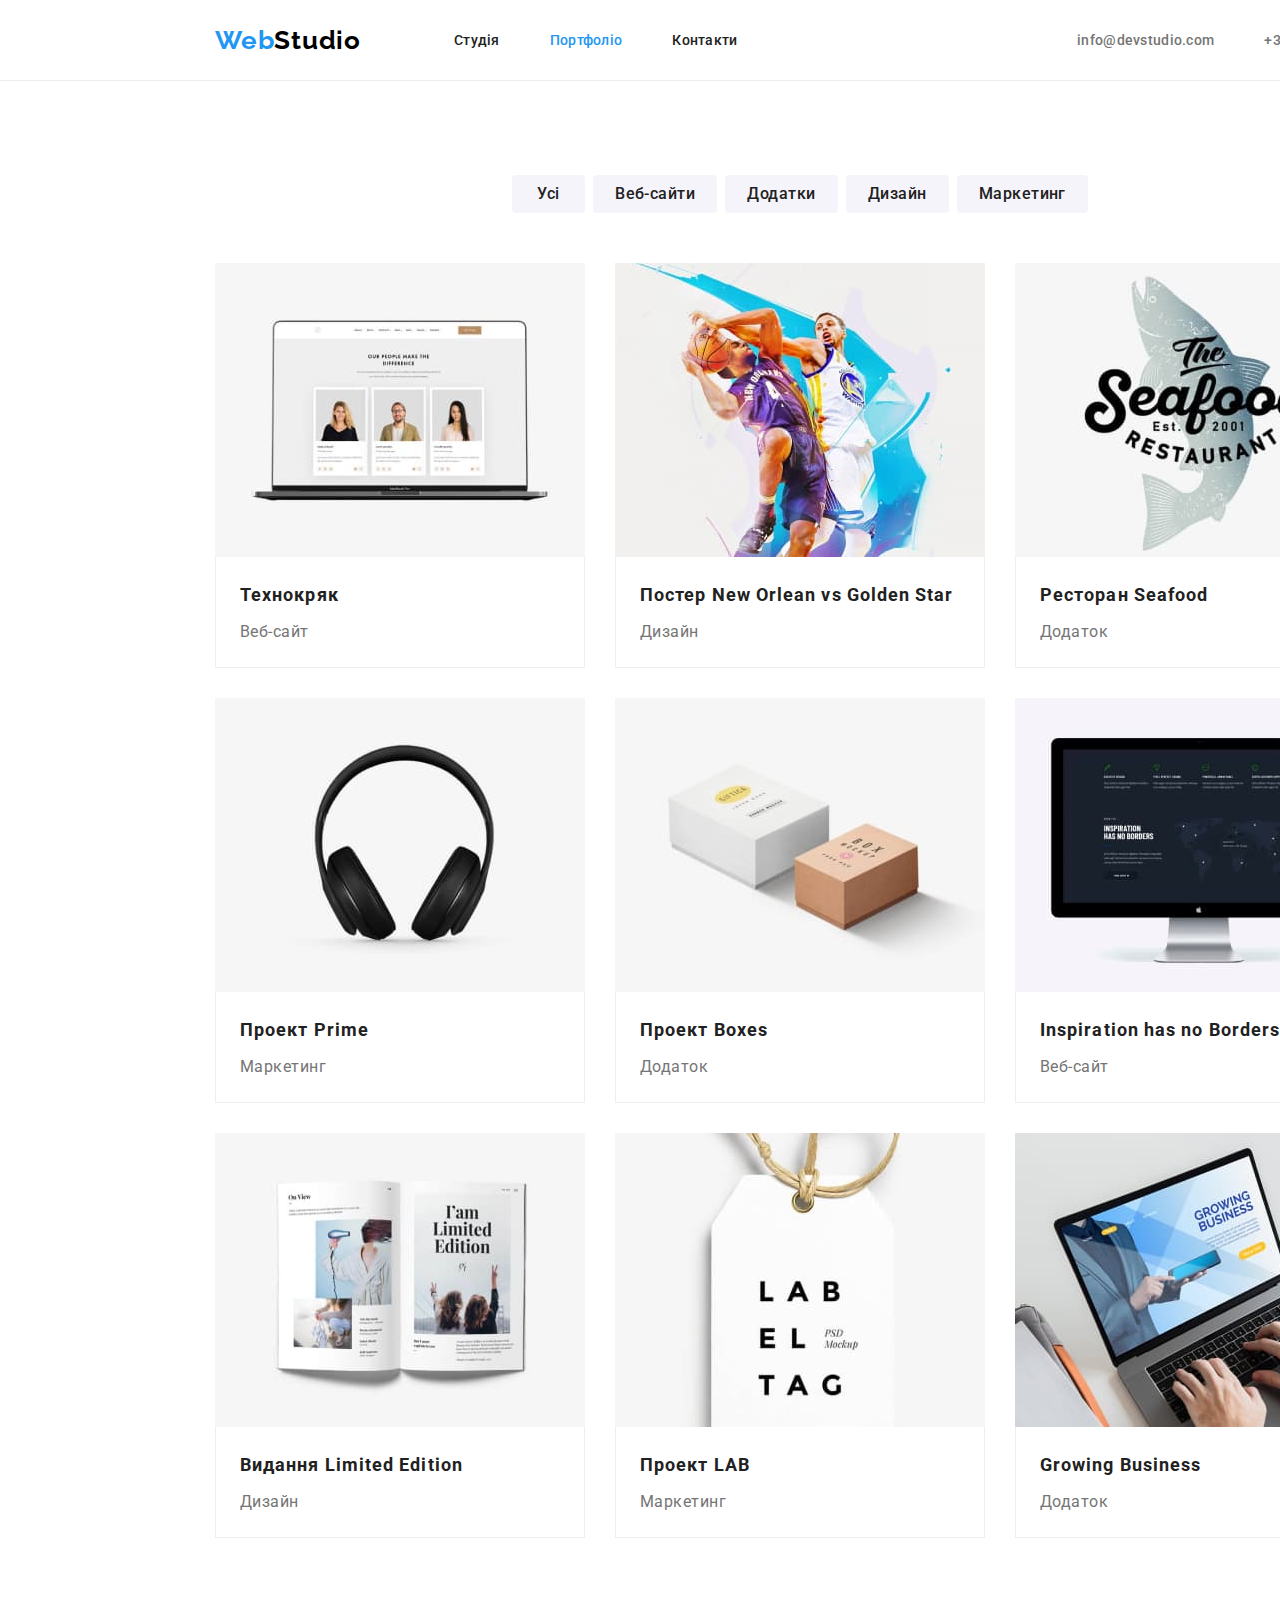
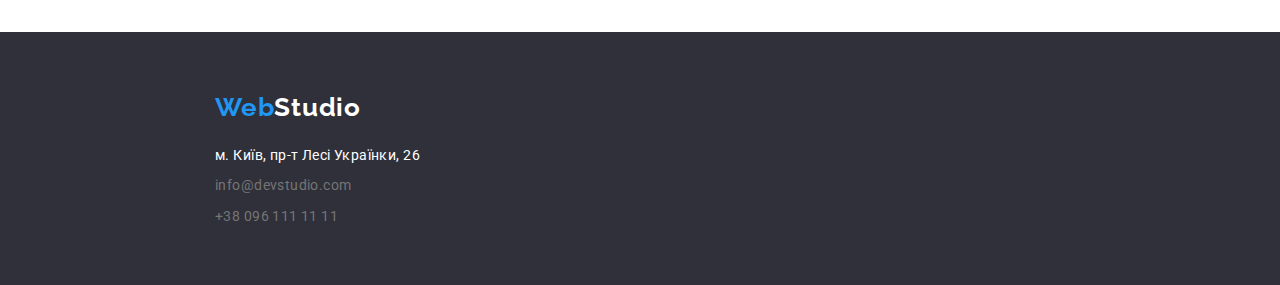
==== portfolio.html @ 1bda3635 "start of hw-04" ====
<!DOCTYPE html>
<html lang="uk">
  <head>
    <meta charset="UTF-8" />
    <meta http-equiv="X-UA-Compatible" content="IE=edge" />
    <meta name="viewport" content="width=device-width, initial-scale=1.0" />
    <title>Web Studio Portfolio</title>
    <link rel="preconnect" href="https://fonts.googleapis.com" />
    <link rel="preconnect" href="https://fonts.gstatic.com" crossorigin />
    <link
      href="https://fonts.googleapis.com/css2?family=Raleway:wght@700&family=Roboto:ital,wght@0,400;0,500;0,700;0,900;1,400;1,500;1,700;1,900&display=swap"
      rel="stylesheet"
    />
    <link
      rel="stylesheet"
      href="https://cdnjs.cloudflare.com/ajax/libs/modern-normalize/1.1.0/modern-normalize.min.css"
    />
    <link rel="stylesheet" href="./css/styles.css" />
  </head>

  <body>
    <header class="header">
      <div class="container main-nav">
        <nav class="main-nav">
          <a href="./index.html" class="logo"
            >Web<span class="logo-part">Studio</span></a
          >
          <ul class="site-nav list">
            <li><a href="./index.html" class="link link-nav">Студія</a></li>
            <li>
              <a href="./portfolio.html" class="link current link-nav"
                >Портфоліо</a
              >
            </li>
            <li><a href="./" class="link link-nav">Контакти</a></li>
          </ul>
        </nav>

        <ul class="contacts-nav main-nav list">
          <li>
            <a href="mailto:info@devstudio.com" class="link link-nav"
              >info@devstudio.com</a
            >
          </li>
          <li>
            <a href="tel:+380961111111" class="link link-nav">
              +38 096 111 11 11
            </a>
          </li>
        </ul>
      </div>
    </header>

    <main>
      <section class="section">
        <div class="container works-container">
          <h1 class="buttons-title visually-hidden">Filter menu</h1>
          <ul class="button-list list">
            <li>
              <button type="button" class="button-primary first-button">
                Усi
              </button>
            </li>
            <li>
              <button type="button" class="button-primary">Веб-сайти</button>
            </li>
            <li>
              <button type="button" class="button-primary">Додатки</button>
            </li>
            <li>
              <button type="button" class="button-primary">Дизайн</button>
            </li>
            <li>
              <button type="button" class="button-primary">Маркетинг</button>
            </li>
          </ul>

          <ul class="works-list list">
            <li>
              <img
                src="./img/img-11.jpg"
                alt="Відкритий сайт у браузері на екрані ноутбука"
                width="370"
              />
              <div class="work-card">
                <h2 class="works-title">Технокряк</h2>
                <p>Веб-сайт</p>
              </div>
            </li>
            <li>
              <img
                src="./img/img-12.jpg"
                alt="Два баскетболісти змагаються за мʼяч"
                width="370"
              />
              <div class="work-card">
                <h2 class="works-title">Постер New Orlean vs Golden Star</h2>
                <p>Дизайн</p>
              </div>
            </li>
            <li>
              <img
                src="./img/img-13.jpg"
                alt="Назва ресторану ʼЗе сифуд ресторанʼ з великою рибою на фоні"
                width="370"
              />
              <div class="work-card">
                <h2 class="works-title">Ресторан Seafood</h2>
                <p>Додаток</p>
              </div>
            </li>
            <li>
              <img src="./img/img-14.jpg" alt="Чорні навушники" width="370" />
              <div class="work-card">
                <h2 class="works-title">Проект Prime</h2>
                <p>Маркетинг</p>
              </div>
            </li>
            <li>
              <img
                src="./img/img-15.jpg"
                alt="Дві коробки- біла та коричнева"
                width="370"
              />
              <div class="work-card">
                <h2 class="works-title">Проект Boxes</h2>
                <p>Додаток</p>
              </div>
            </li>
            <li>
              <img
                src="./img/img-16.jpg"
                alt="Персональний компʼютер Епл з відкритою сторінкою у браузері"
                width="370"
              />
              <div class="work-card">
                <h2 lang="en" class="works-title">
                  Inspiration has no Borders
                </h2>
                <p>Веб-сайт</p>
              </div>
            </li>
            <li>
              <img
                src="./img/img-17.jpg"
                alt="Відкритий журнал, на першій сторінці дівчина з феном, на другій дві дівчини підняли руки вгору зі знаком перемоги ві"
                width="370"
              />
              <div class="work-card">
                <h2 class="works-title">Видання Limited Edition</h2>
                <p>Дизайн</p>
              </div>
            </li>
            <li>
              <img
                src="./img/img-18.jpg"
                alt="Бірка з надписом 'Леб ель тег'"
                width="370"
              />
              <div class="work-card">
                <h2 class="works-title">Проект LAB</h2>
                <p>Маркетинг</p>
              </div>
            </li>
            <li>
              <img
                src="./img/img-19.jpg"
                alt="Чоловічі руки печатають на клавіатурі ноутбука з відкритою сторінкою у браузері"
                width="370"
              />
              <div class="work-card">
                <h2 lang="en" class="works-title">Growing Business</h2>
                <p>Додаток</p>
              </div>
            </li>
          </ul>
        </div>
      </section>
    </main>
    <footer class="address-section">
      <div class="container">
        <a href="./index.html" class="logo logo-ftr link"
          >Web<span class="logo-part-ftr">Studio</span></a
        >

        <address class="address">
          <ul class="list address-list">
            <li>
              <a
                href="https://goo.gl/maps/CPtrU1FHBa2aNyZL9"
                target="_blank"
                rel="noopener noreferrer nofollow"
                class="address-map address-link link"
                >м. Київ, пр-т Лесі Українки, 26</a
              >
            </li>

            <li>
              <a
                href="mailto:info@devstudio.com"
                class="contacts address-link link"
                >info@devstudio.com</a
              >
            </li>
            <li>
              <a href="tel:+380961111111" class="contacts address-link link"
                >+38 096 111 11 11</a
              >
            </li>
          </ul>
        </address>
      </div>
    </footer>
  </body>
</html>
---- css/styles.css ----
/*цвет основного текста  #212121 */
/*голубой цвет #2196F3 */
/* цвет мелкого текста #757575*/
/* фон темній #2F303A */
/*цвет белого текста #FFFFFF */

/* Common styles */

html {
  box-sizing: border-box;
}

*,
*::before,
*::after {
  box-sizing: inherit;
}

:root {
  --body-bgr-color: #ffffff;
  --primary-text-color: #212121;
  --accent-color: #2196f3;
  --title-text-color: #212121;
  --text-color: #757575;
  --hero-text-color: #ffffff;
  --background-color: #2f303a;
  --second-part-logo: #000000;
  --portfolio-button-bgr: #f5f4fa;
  --hover-focus-btn: #188ce8;
  --team-bgr-color: #f5f4fa;
}

/* Utilits */

body {
  background-color: var(--body-bgr-color);
  color: var(--primary-text-color);
  font-family: "Roboto", sans-serif;
  margin: 0;
  width: 1600px;
}

img {
  display: block;
  max-width: 100%;
  height: auto;
}

.title-centered {
  text-align: center;
}

.container {
  width: 1200px;
  margin-left: auto;
  margin-right: auto;
  padding-left: 15px;
  padding-right: 15px;
}

.logo {
  color: var(--accent-color);
  font-family: "Raleway", sans-serif;
  font-weight: 700;
  font-size: 26px;
  line-height: calc(31 / 26);
  letter-spacing: 0.03em;
  text-decoration: none;
}

.logo-part {
  color: var(--second-part-logo);
}

.list {
  list-style: none;
}

.link {
  text-decoration: none;
  display: inline-block;
}

.link-nav {
  padding-top: 32px;
  padding-bottom: 32px;
  display: flex;
}

/* Header */

.header {
  border-bottom: 1px solid #ececec;
}

/* Site nav */

.main-nav {
  display: flex;
  align-items: center;
}

.site-nav {
  margin: 0;

  margin-left: 93px;
  padding: 0;
  display: flex;
}

.site-nav .link {
  color: var(--primary-text-color);
  font-weight: 500;
  font-size: 14px;
  line-height: calc(16 / 14);
  letter-spacing: 0.02em;
}

.site-nav > li,
.contacts-nav > li {
  margin-right: 50px;
}

.site-nav > li:last-child,
.contacts-nav > li:last-child {
  margin-right: 0;
}

.site-nav .link:hover,
.site-nav .link:focus {
  color: var(--accent-color);
}

.site-nav .link.current {
  color: var(--accent-color);
}

.contacts-nav {
  margin: 0;
  margin-left: auto;
  padding: 0;
  display: flex;
}

.contacts-nav .link {
  color: var(--text-color);
  font-weight: 500;
  font-size: 14px;
  line-height: calc(16 / 14);
  letter-spacing: 0.02em;
}

.contacts-nav .link:hover,
.contacts-nav .link:focus {
  color: var(--accent-color);
}

/* Hero */

.overlay-hero {
  height: 600px;
  max-width: 1600px;

  background-image: linear-gradient(
      rgba(47, 48, 58, 0.4),
      rgba(47, 48, 58, 0.4)
    ),
    url(../img/bgr.jpg);
  background-color: var(--background-color);
}

.hero {
  text-align: center;
  width: 1600px;
  height: 600px;
  padding-top: 200px;
  padding-bottom: 200px;
}

.hero-title {
  color: var(--hero-text-color);
  font-weight: 900;
  font-size: 44px;
  line-height: calc(60 / 44);
  letter-spacing: 0.06em;
  text-transform: uppercase;
  text-align: center;
  width: 696px;
  margin: 0 auto 30px auto;
  padding: 0;
}

.button {
  color: var(--hero-text-color);
  background-color: var(--accent-color);
  border-radius: 4px;
  font-family: inherit;
  font-weight: 700;
  font-size: 16px;
  line-height: calc(30 / 16);
  letter-spacing: 0.06em;
  border-style: none;
  text-align: center;
  min-width: 216px;
  padding: 0;
  padding-top: 10px;
  padding-bottom: 10px;
}

.button:hover,
.button:focus {
  cursor: pointer;
  background-color: var(--hover-focus-btn);
}

/* Section */

.section {
  padding-top: 94px;
  padding-bottom: 94px;
}

.section-work {
  padding-bottom: 94px;
}

.section-title {
  color: var(--title-text-color);
  font-size: 36px;
  line-height: calc(42 / 36);
  letter-spacing: 0.03em;
  padding: 0;
  margin: 0;
  margin-bottom: 50px;
}

.visually-hidden {
  position: absolute;
  white-space: nowrap;
  width: 1px;
  height: 1px;
  overflow: hidden;
  border: 0;
  padding: 0;
  clip: rect(0 0 0 0);
  clip-path: inset(50%);
  margin: -1px;
}

.features {
  display: flex;
  justify-content: space-between;
  padding: 0;
  margin: 0;
}

.features > li {
  width: 270px;
}

.features p {
  color: var(--text-color);
  margin: 0;
  font-size: 14px;
  line-height: calc(24 / 14);
}

.features .features-title {
  font-size: 14px;
  line-height: calc(16 / 14);
  letter-spacing: 0.03em;
  text-transform: uppercase;
}

.features-title,
.team-title {
  margin-top: 0;
  margin-bottom: 10px;
}

/* Team */

.team {
  background-color: var(--team-bgr-color);
  margin-bottom: 0;
}

.team-list {
  margin: 0;
  padding-left: 0;
  display: flex;
  flex-direction: row;
  justify-content: space-between;
}

.team-container {
  padding: 30px;
}

.team-title {
  font-weight: 500;
  font-size: 16px;
  line-height: calc(19 / 16);
  letter-spacing: 0.03em;
  text-align: center;
}

.description-bgr {
  background-color: var(--body-bgr-color);
  width: 270px;
  height: 368px;
  box-shadow: 0px 1px 3px rgba(0, 0, 0, 0.12), 0px 1px 1px rgba(0, 0, 0, 0.14),
    0px 2px 1px rgba(0, 0, 0, 0.2);
  border-radius: 0px 0px 4px 4px;
}

.job-title {
  color: var(--text-color);
  font-weight: 400;
  font-size: 16px;
  line-height: calc(19 / 16);
  letter-spacing: 0.03em;
  text-align: center;
  margin-top: 0;
  margin-bottom: 0;
}

/* footer */

.logo-ftr {
  margin-bottom: 20px;
}

.logo-part-ftr {
  color: var(--hero-text-color);
  font-family: "Raleway", sans-serif;
}

.address {
  font-style: normal;
}

.address-list {
  margin-top: 0;
  padding-left: 0;
  margin-bottom: 0;
}

.address-list li {
  margin-bottom: 9px;
}

.address-list > li:last-child {
  margin-bottom: 0;
}

.address-section {
  background-color: var(--background-color);
  padding-top: 60px;
  padding-bottom: 60px;
}

.address-map {
  color: var(--hero-text-color);
  font-size: 14px;
  line-height: calc(24 / 14);
  letter-spacing: 0.03em;
}

.address-link {
  height: 21px;
}

.contacts {
  color: var(--text-color);
  font-size: 14px;
  line-height: calc(24 / 14);
  letter-spacing: 0.03em;
}

.contacts:hover,
.contacts:focus {
  color: var(--accent-color);
}

/* styles for portfolio */
/* Button */

.buttons-title {
  color: var(--hero-text-color);
}

.button-list {
  margin: 0;
  margin-bottom: 50px;
  padding: 0;
  display: flex;
  flex-direction: row;
  justify-content: center;
}

.button-list > li {
  margin-right: 8px;
}

.button-list > li:last-child {
  margin-right: 0;
}

.button-primary {
  color: var(--primary-text-color);
  background-color: var(--portfolio-button-bgr);
  border-radius: 4px;
  font-family: inherit;
  font-weight: 500;
  font-size: 16px;
  line-height: calc(26 / 16);
  letter-spacing: 0.03em;
  text-align: center;
  min-width: 73px;
  border-style: none;
  padding-top: 6px;
  padding-bottom: 6px;
  padding-left: 22px;
  padding-right: 22px;
  height: 38px;
}

.first-button {
  padding-left: 25px;
  padding-right: 25px;
}

.button-list .button-primary:hover,
.button-list .button-primary:focus {
  color: var(--hero-text-color);
  background-color: var(--accent-color);
  cursor: pointer;
}

/* Works */

.work-list {
  margin-top: 0;
  margin-bottom: 0;
  padding-left: 0;
  display: flex;
  flex-direction: row;
  justify-content: space-between;
}

.works-list > li {
  width: 370px;
  box-sizing: border-box;
  background: #ffffff;
}

.works-list > li:nth-child(n + 7) {
  margin-bottom: 0;
}

.works-list {
  margin: 0;
  padding: 0;
  display: flex;
  flex-wrap: wrap;
  gap: 30px;
  justify-content: space-between;
}

.works-title {
  font-size: 18px;
  line-height: calc(36 / 18);
  letter-spacing: 0.06em;
  width: 322px;
  margin: 0;
  margin-bottom: 4px;
}

.works-list p {
  color: var(--text-color);
  font-size: 16px;
  line-height: calc(30 / 16);
  letter-spacing: 0.03em;
  width: 322px;
  margin: 0;
}

.work-card {
  padding: 20px 24px;
  border: 1px solid #eeeeee;
  border-top: none;
}
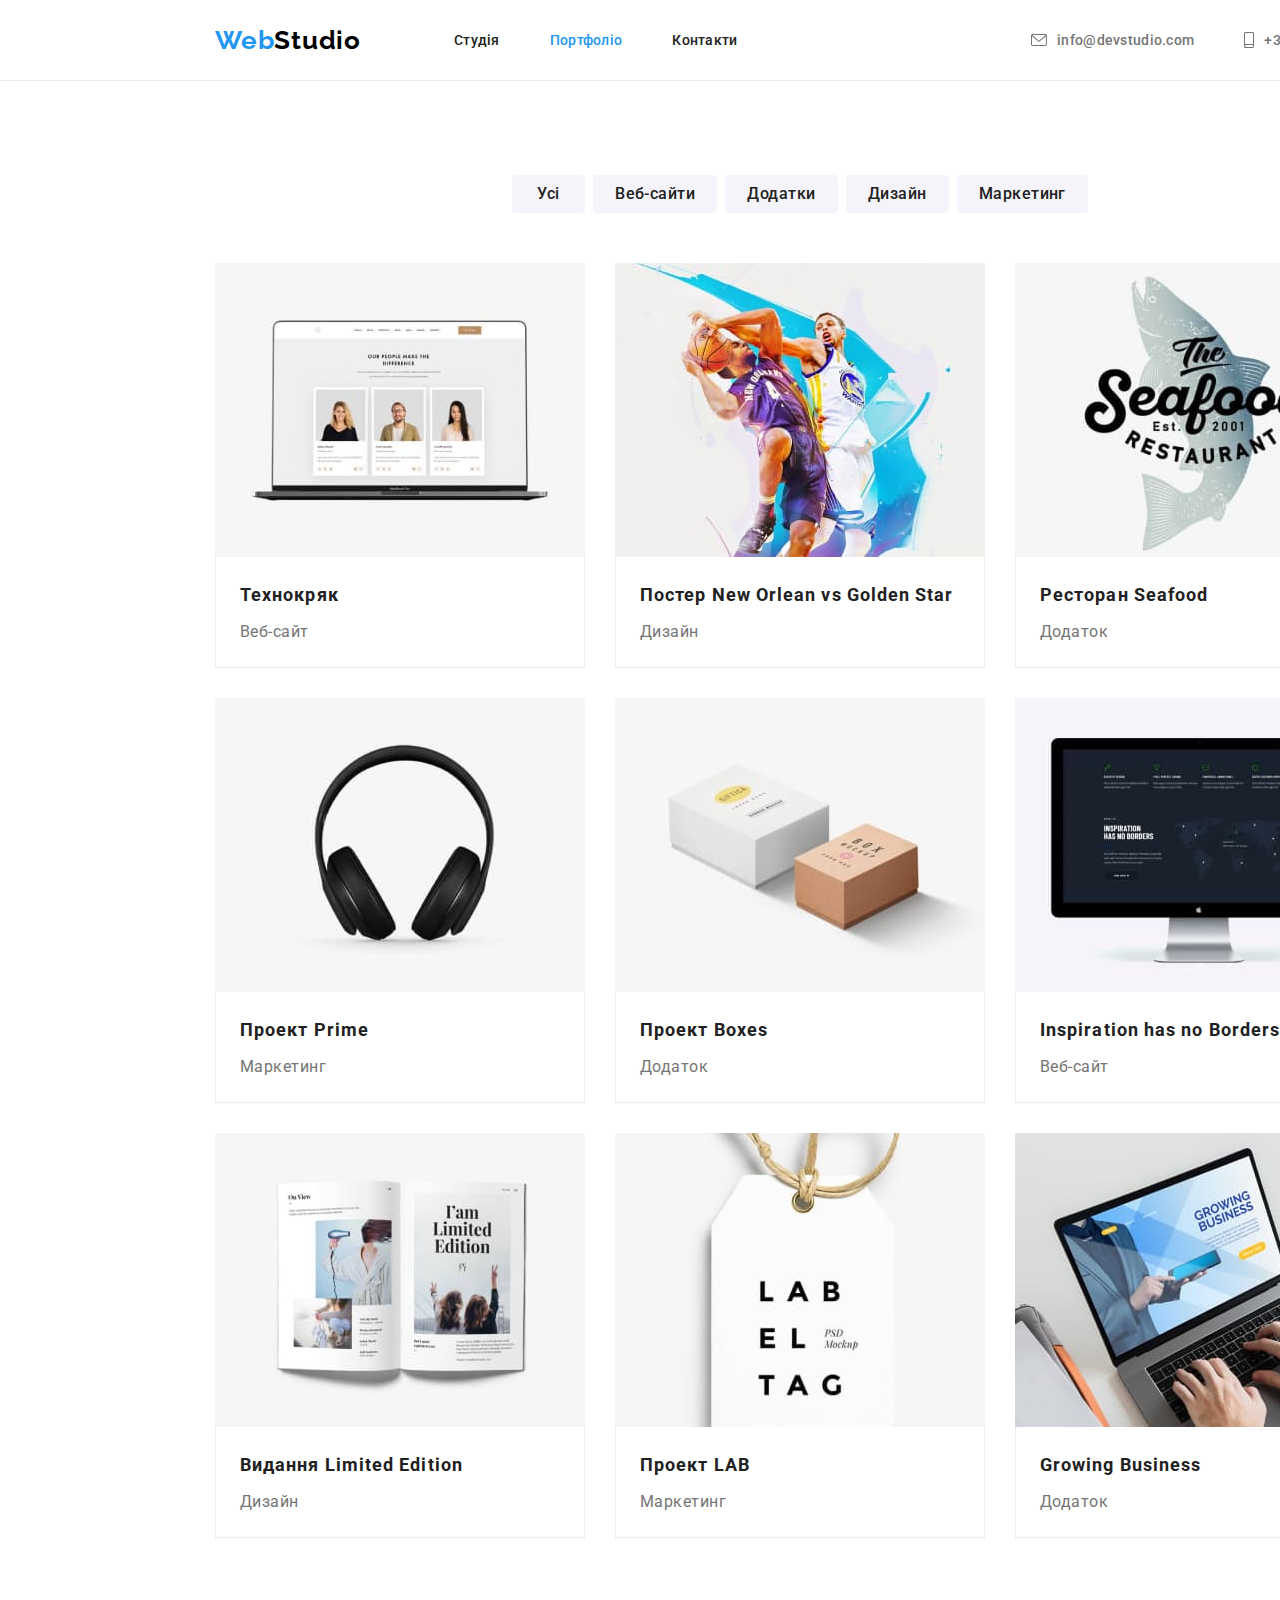
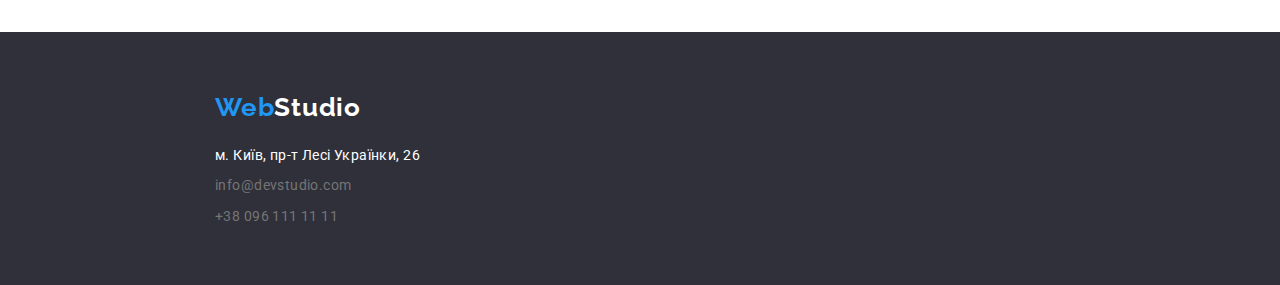
==== commit 7a505c9b: "icons added" ====
--- a/portfolio.html
+++ b/portfolio.html
@@ -39,11 +39,20 @@
         <ul class="contacts-nav main-nav list">
           <li>
             <a href="mailto:info@devstudio.com" class="link link-nav"
+              ><svg class="icon-envelope" width="16" height="12">
+                <use
+                  href="./img/icons.svg#icon-envelope"
+                  width="16"
+                  height="12"
+                ></use></svg
               >info@devstudio.com</a
             >
           </li>
           <li>
-            <a href="tel:+380961111111" class="link link-nav">
+            <a href="tel:+380961111111" class="link link-nav"
+              ><svg class="icon-smartphone" width="10" height="16">
+                <use href="./img/icons.svg#icon-smartphone"></use>
+              </svg>
               +38 096 111 11 11
             </a>
           </li>
@@ -77,101 +86,123 @@
 
           <ul class="works-list list">
             <li>
-              <img
-                src="./img/img-11.jpg"
-                alt="Відкритий сайт у браузері на екрані ноутбука"
-                width="370"
-              />
-              <div class="work-card">
-                <h2 class="works-title">Технокряк</h2>
-                <p>Веб-сайт</p>
-              </div>
-            </li>
-            <li>
-              <img
-                src="./img/img-12.jpg"
-                alt="Два баскетболісти змагаються за мʼяч"
-                width="370"
-              />
-              <div class="work-card">
-                <h2 class="works-title">Постер New Orlean vs Golden Star</h2>
-                <p>Дизайн</p>
-              </div>
-            </li>
-            <li>
-              <img
-                src="./img/img-13.jpg"
-                alt="Назва ресторану ʼЗе сифуд ресторанʼ з великою рибою на фоні"
-                width="370"
-              />
-              <div class="work-card">
-                <h2 class="works-title">Ресторан Seafood</h2>
-                <p>Додаток</p>
-              </div>
-            </li>
-            <li>
-              <img src="./img/img-14.jpg" alt="Чорні навушники" width="370" />
-              <div class="work-card">
-                <h2 class="works-title">Проект Prime</h2>
-                <p>Маркетинг</p>
-              </div>
-            </li>
-            <li>
-              <img
-                src="./img/img-15.jpg"
-                alt="Дві коробки- біла та коричнева"
-                width="370"
-              />
-              <div class="work-card">
-                <h2 class="works-title">Проект Boxes</h2>
-                <p>Додаток</p>
-              </div>
-            </li>
-            <li>
-              <img
-                src="./img/img-16.jpg"
-                alt="Персональний компʼютер Епл з відкритою сторінкою у браузері"
-                width="370"
-              />
-              <div class="work-card">
-                <h2 lang="en" class="works-title">
-                  Inspiration has no Borders
-                </h2>
-                <p>Веб-сайт</p>
-              </div>
-            </li>
-            <li>
-              <img
-                src="./img/img-17.jpg"
-                alt="Відкритий журнал, на першій сторінці дівчина з феном, на другій дві дівчини підняли руки вгору зі знаком перемоги ві"
-                width="370"
-              />
-              <div class="work-card">
-                <h2 class="works-title">Видання Limited Edition</h2>
-                <p>Дизайн</p>
-              </div>
-            </li>
-            <li>
-              <img
-                src="./img/img-18.jpg"
-                alt="Бірка з надписом 'Леб ель тег'"
-                width="370"
-              />
-              <div class="work-card">
-                <h2 class="works-title">Проект LAB</h2>
-                <p>Маркетинг</p>
-              </div>
-            </li>
-            <li>
-              <img
-                src="./img/img-19.jpg"
-                alt="Чоловічі руки печатають на клавіатурі ноутбука з відкритою сторінкою у браузері"
-                width="370"
-              />
-              <div class="work-card">
-                <h2 lang="en" class="works-title">Growing Business</h2>
-                <p>Додаток</p>
-              </div>
+              <a href="" class="work-link"
+                ><img
+                  src="./img/img-11.jpg"
+                  alt="Відкритий сайт у браузері на екрані ноутбука"
+                  width="370"
+                />
+                <div class="work-card">
+                  <h2 class="works-title">Технокряк</h2>
+                  <p>Веб-сайт</p>
+                </div></a
+              >
+            </li>
+            <li>
+              <a href="" class="work-link"
+                ><img
+                  src="./img/img-12.jpg"
+                  alt="Два баскетболісти змагаються за мʼяч"
+                  width="370"
+                />
+                <div class="work-card">
+                  <h2 class="works-title">Постер New Orlean vs Golden Star</h2>
+                  <p>Дизайн</p>
+                </div></a
+              >
+            </li>
+            <li>
+              <a href="" class="work-link"
+                ><img
+                  src="./img/img-13.jpg"
+                  alt="Назва ресторану ʼЗе сифуд ресторанʼ з великою рибою на фоні"
+                  width="370"
+                />
+                <div class="work-card">
+                  <h2 class="works-title">Ресторан Seafood</h2>
+                  <p>Додаток</p>
+                </div></a
+              >
+            </li>
+            <li>
+              <a href="" class="work-link"
+                ><img
+                  src="./img/img-14.jpg"
+                  alt="Чорні навушники"
+                  width="370"
+                />
+                <div class="work-card">
+                  <h2 class="works-title">Проект Prime</h2>
+                  <p>Маркетинг</p>
+                </div></a
+              >
+            </li>
+            <li>
+              <a href="" class="work-link"
+                ><img
+                  src="./img/img-15.jpg"
+                  alt="Дві коробки- біла та коричнева"
+                  width="370"
+                />
+                <div class="work-card">
+                  <h2 class="works-title">Проект Boxes</h2>
+                  <p>Додаток</p>
+                </div></a
+              >
+            </li>
+            <li>
+              <a href="" class="work-link"
+                ><img
+                  src="./img/img-16.jpg"
+                  alt="Персональний компʼютер Епл з відкритою сторінкою у браузері"
+                  width="370"
+                />
+                <div class="work-card">
+                  <h2 lang="en" class="works-title">
+                    Inspiration has no Borders
+                  </h2>
+                  <p>Веб-сайт</p>
+                </div></a
+              >
+            </li>
+            <li>
+              <a href="" class="work-link"
+                ><img
+                  src="./img/img-17.jpg"
+                  alt="Відкритий журнал, на першій сторінці дівчина з феном, на другій дві дівчини підняли руки вгору зі знаком перемоги ві"
+                  width="370"
+                />
+                <div class="work-card">
+                  <h2 class="works-title">Видання Limited Edition</h2>
+                  <p>Дизайн</p>
+                </div></a
+              >
+            </li>
+            <li>
+              <a href="" class="work-link"
+                ><img
+                  src="./img/img-18.jpg"
+                  alt="Бірка з надписом 'Леб ель тег'"
+                  width="370"
+                />
+                <div class="work-card">
+                  <h2 class="works-title">Проект LAB</h2>
+                  <p>Маркетинг</p>
+                </div></a
+              >
+            </li>
+            <li>
+              <a href="" class="work-link"
+                ><img
+                  src="./img/img-19.jpg"
+                  alt="Чоловічі руки печатають на клавіатурі ноутбука з відкритою сторінкою у браузері"
+                  width="370"
+                />
+                <div class="work-card">
+                  <h2 lang="en" class="works-title">Growing Business</h2>
+                  <p>Додаток</p>
+                </div></a
+              >
             </li>
           </ul>
         </div>
--- a/css/styles.css
+++ b/css/styles.css
@@ -5,16 +5,6 @@
 /*цвет белого текста #FFFFFF */
 
 /* Common styles */
-
-html {
-  box-sizing: border-box;
-}
-
-*,
-*::before,
-*::after {
-  box-sizing: inherit;
-}
 
 :root {
   --body-bgr-color: #ffffff;
@@ -28,6 +18,7 @@
   --portfolio-button-bgr: #f5f4fa;
   --hover-focus-btn: #188ce8;
   --team-bgr-color: #f5f4fa;
+  --social-icons-fill: #afb1b8;
 }
 
 /* Utilits */
@@ -74,6 +65,7 @@
 
 .list {
   list-style: none;
+  display: block;
 }
 
 .link {
@@ -133,6 +125,10 @@
 
 .site-nav .link.current {
   color: var(--accent-color);
+}
+
+.contacts-item {
+  margin-left: auto;
 }
 
 .contacts-nav {
@@ -250,11 +246,12 @@
 .features {
   display: flex;
   justify-content: space-between;
-  padding: 0;
-  margin: 0;
-}
-
-.features > li {
+  gap: 30px;
+  padding: 0;
+  margin: 0;
+}
+
+.features-item {
   width: 270px;
 }
 
@@ -291,10 +288,11 @@
   display: flex;
   flex-direction: row;
   justify-content: space-between;
+  gap: 30px;
 }
 
 .team-container {
-  padding: 30px;
+  padding: 30px 32px;
 }
 
 .team-title {
@@ -308,7 +306,7 @@
 .description-bgr {
   background-color: var(--body-bgr-color);
   width: 270px;
-  height: 368px;
+
   box-shadow: 0px 1px 3px rgba(0, 0, 0, 0.12), 0px 1px 1px rgba(0, 0, 0, 0.14),
     0px 2px 1px rgba(0, 0, 0, 0.2);
   border-radius: 0px 0px 4px 4px;
@@ -322,7 +320,7 @@
   letter-spacing: 0.03em;
   text-align: center;
   margin-top: 0;
-  margin-bottom: 0;
+  margin-bottom: 28px;
 }
 
 /* footer */
@@ -447,6 +445,7 @@
   display: flex;
   flex-direction: row;
   justify-content: space-between;
+  gap: 30px;
 }
 
 .works-list > li {
@@ -491,3 +490,57 @@
   border: 1px solid #eeeeee;
   border-top: none;
 }
+
+.work-link {
+  display: block;
+  text-decoration: none;
+  color: inherit;
+}
+
+.work-link:hover,
+.work-link:focus {
+  box-shadow: 0px 1px 1px rgba(0, 0, 0, 0.12), 0px 4px 4px rgba(0, 0, 0, 0.06),
+    1px 4px 6px rgba(0, 0, 0, 0.16);
+}
+
+/* Icons header */
+
+.icon-envelope {
+  margin-right: 10px;
+  align-self: center;
+  fill: currentColor;
+}
+
+.icon-smartphone {
+  margin-right: 10px;
+  align-self: center;
+  fill: currentColor;
+}
+
+/* Icons Feature */
+
+.icon-feature {
+  padding: 25px 100px;
+  margin-bottom: 30px;
+  background-color: #f5f4fa;
+  border-radius: 4px;
+}
+
+/* Icons Team */
+
+.list-socials {
+  display: flex;
+  justify-content: space-between;
+  padding: 0;
+}
+
+.team-social-links {
+  fill: var(--social-icons-fill);
+  background-position: center;
+}
+
+.team-social-links:hover,
+.team-social-links:focus {
+  fill: var(--body-bgr-color);
+  background-color: var(--accent-color);
+}
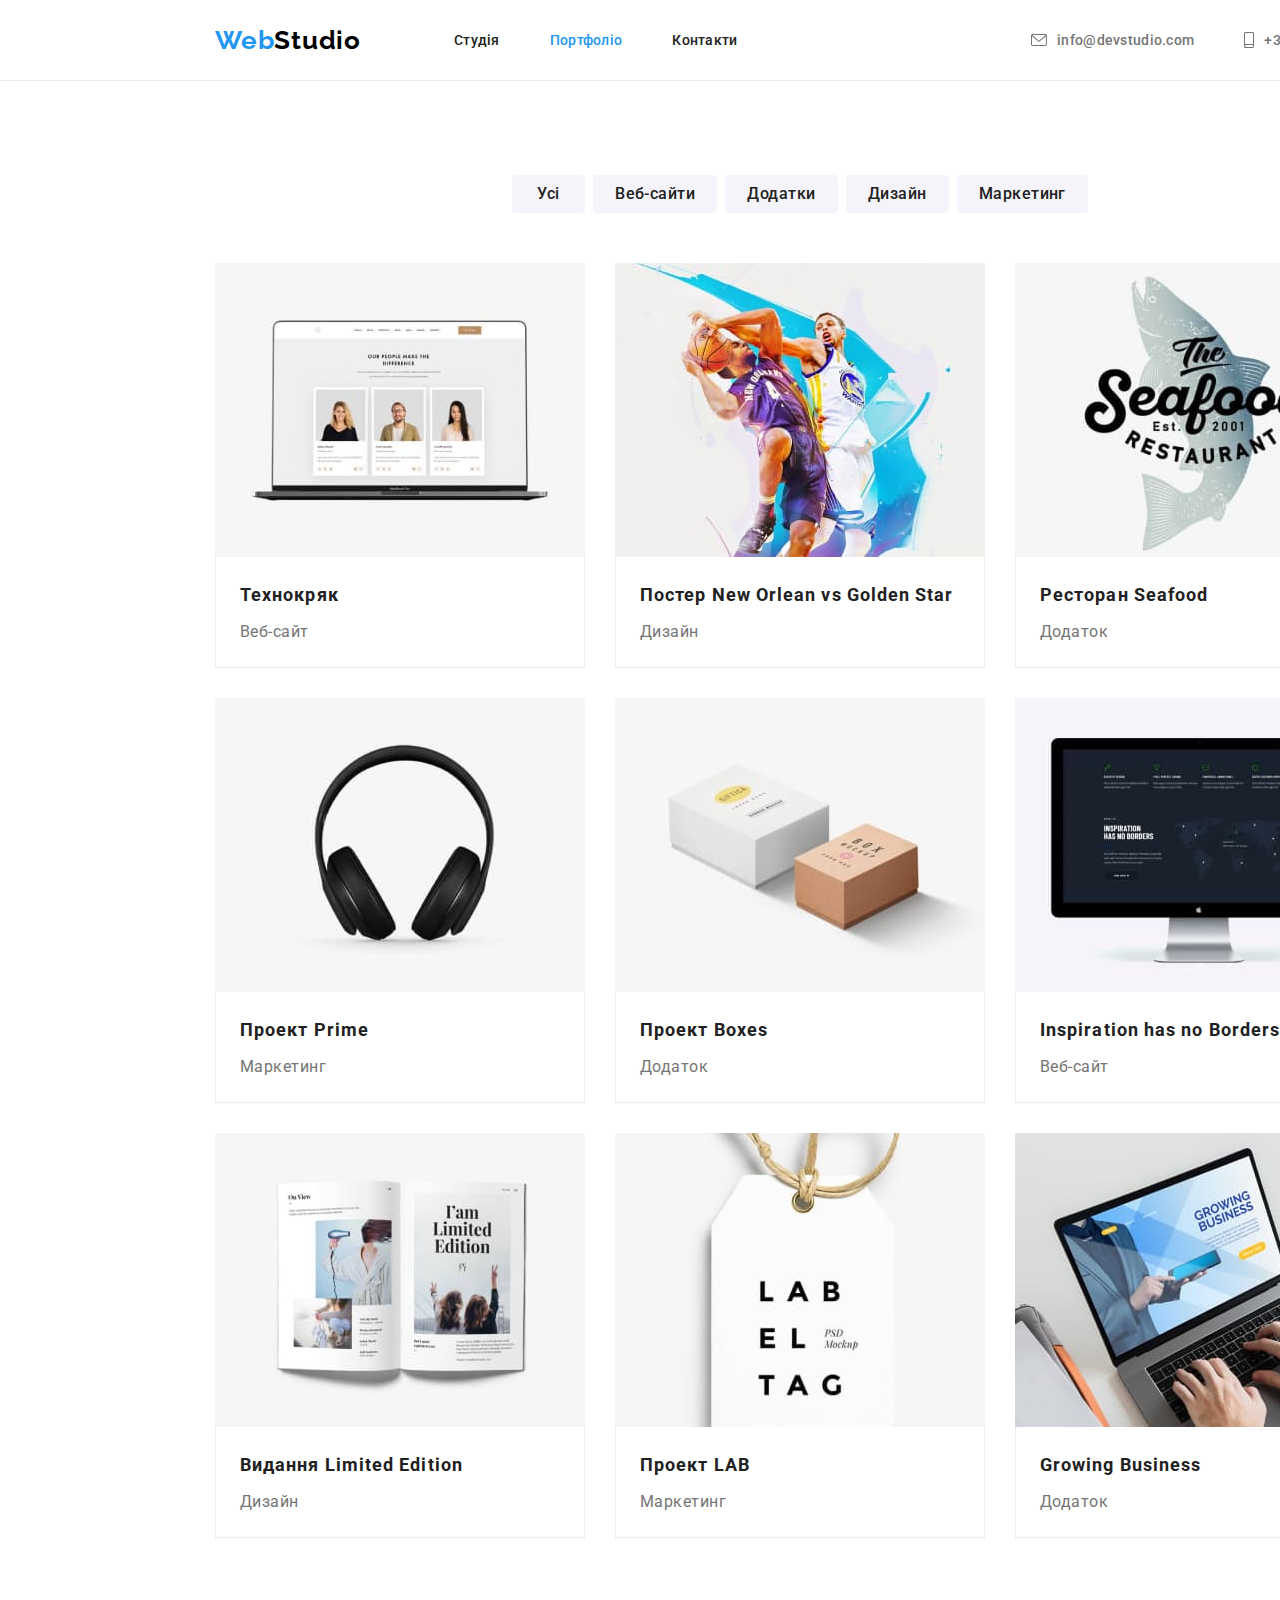
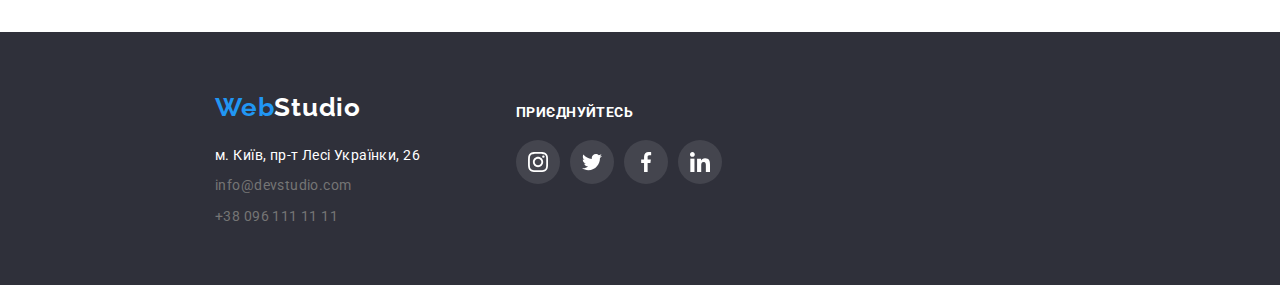
==== commit 2a8e7156: "finished-HW04" ====
--- a/portfolio.html
+++ b/portfolio.html
@@ -210,36 +210,75 @@
     </main>
     <footer class="address-section">
       <div class="container">
-        <a href="./index.html" class="logo logo-ftr link"
-          >Web<span class="logo-part-ftr">Studio</span></a
-        >
-
-        <address class="address">
-          <ul class="list address-list">
-            <li>
-              <a
-                href="https://goo.gl/maps/CPtrU1FHBa2aNyZL9"
-                target="_blank"
-                rel="noopener noreferrer nofollow"
-                class="address-map address-link link"
-                >м. Київ, пр-т Лесі Українки, 26</a
-              >
-            </li>
-
-            <li>
-              <a
-                href="mailto:info@devstudio.com"
-                class="contacts address-link link"
-                >info@devstudio.com</a
-              >
-            </li>
-            <li>
-              <a href="tel:+380961111111" class="contacts address-link link"
-                >+38 096 111 11 11</a
-              >
-            </li>
-          </ul>
-        </address>
+        <div class="position-footer">
+          <div class="address-container">
+            <a href="./index.html" class="logo logo-ftr link"
+              >Web<span class="logo-part-ftr">Studio</span></a
+            >
+
+            <address class="address">
+              <ul class="list address-list">
+                <li>
+                  <a
+                    href="https://goo.gl/maps/CPtrU1FHBa2aNyZL9"
+                    target="_blank"
+                    rel="noopener noreferrer nofollow"
+                    class="address-map address-link link"
+                    >м. Київ, пр-т Лесі Українки, 26</a
+                  >
+                </li>
+
+                <li>
+                  <a
+                    href="mailto:info@devstudio.com"
+                    class="contacts address-link link"
+                    >info@devstudio.com</a
+                  >
+                </li>
+
+                <li>
+                  <a href="tel:+380961111111" class="contacts address-link link"
+                    >+38 096 111 11 11</a
+                  >
+                </li>
+              </ul>
+            </address>
+          </div>
+
+          <div class="social-footer">
+            <h2 class="ftr-icons-title">Приєднуйтесь</h2>
+            <ul class="list icons-ftr">
+              <li>
+                <a href="" class="link-footer">
+                  <svg width="20" height="20" class="icon-footer">
+                    <use href="./img/icons.svg#icon-instagram2"></use>
+                  </svg>
+                </a>
+              </li>
+              <li>
+                <a href="" class="link-footer">
+                  <svg width="20" height="20" class="icon-footer">
+                    <use href="./img/icons.svg#icon-twitter1"></use>
+                  </svg>
+                </a>
+              </li>
+              <li>
+                <a href="" class="link-footer">
+                  <svg width="20" height="20" class="icon-footer">
+                    <use href="./img/icons.svg#icon-facebook1"></use>
+                  </svg>
+                </a>
+              </li>
+              <li>
+                <a href="" class="link-footer">
+                  <svg width="20" height="20" class="icon-footer">
+                    <use href="./img/icons.svg#icon-linkedin1"></use>
+                  </svg>
+                </a>
+              </li>
+            </ul>
+          </div>
+        </div>
       </div>
     </footer>
   </body>
--- a/css/styles.css
+++ b/css/styles.css
@@ -325,6 +325,19 @@
 
 /* footer */
 
+.address-container {
+  width: 231px;
+}
+
+.position-footer {
+  display: flex;
+  gap: 70px;
+}
+
+.social-footer {
+  width: 206px;
+}
+
 .logo-ftr {
   margin-bottom: 20px;
 }
@@ -434,6 +447,8 @@
   color: var(--hero-text-color);
   background-color: var(--accent-color);
   cursor: pointer;
+  box-shadow: 0px 3px 1px rgba(0, 0, 0, 0.1), 0px 1px 2px rgba(0, 0, 0, 0.08),
+    0px 2px 2px rgba(0, 0, 0, 0.12);
 }
 
 /* Works */
@@ -534,13 +549,82 @@
   padding: 0;
 }
 
-.team-social-links {
+.social-link {
+  width: 44px;
+  height: 44px;
+  border-radius: 50%;
+  display: flex;
+  justify-content: center;
+  align-items: center;
   fill: var(--social-icons-fill);
-  background-position: center;
-}
-
-.team-social-links:hover,
-.team-social-links:focus {
+}
+
+.social-link:hover,
+.social-link:focus {
   fill: var(--body-bgr-color);
   background-color: var(--accent-color);
 }
+
+/* Icons Clients */
+
+.clients-list {
+  display: flex;
+  justify-content: space-between;
+  padding: 0;
+  margin: 0;
+}
+
+.clients-link {
+  width: 170px;
+  height: 92px;
+  border: 1px solid var(--social-icons-fill);
+  border-radius: 4px;
+  display: flex;
+  justify-content: center;
+  align-items: center;
+  fill: var(--social-icons-fill);
+}
+
+.clients-link:hover,
+.clients-link:focus {
+  fill: var(--accent-color);
+  border: 1px solid var(--accent-color);
+}
+
+/* Icons Footer */
+
+.ftr-icons-title {
+  font-weight: 700;
+  font-size: 14px;
+  line-height: calc(16 / 14);
+  letter-spacing: 0.03em;
+  text-transform: uppercase;
+  color: var(--hero-text-color);
+  margin: 0;
+  margin-bottom: 20px;
+  padding-top: 12px;
+}
+
+.icons-ftr {
+  display: flex;
+  justify-content: space-between;
+  gap: 10px;
+  padding: 0;
+  margin: 0;
+}
+
+.link-footer {
+  width: 44px;
+  height: 44px;
+  border-radius: 50%;
+  display: flex;
+  justify-content: center;
+  align-items: center;
+  fill: var(--body-bgr-color);
+  background: rgba(255, 255, 255, 0.1);
+}
+
+.link-footer:hover,
+.link-footer:focus {
+  background: var(--accent-color);
+}
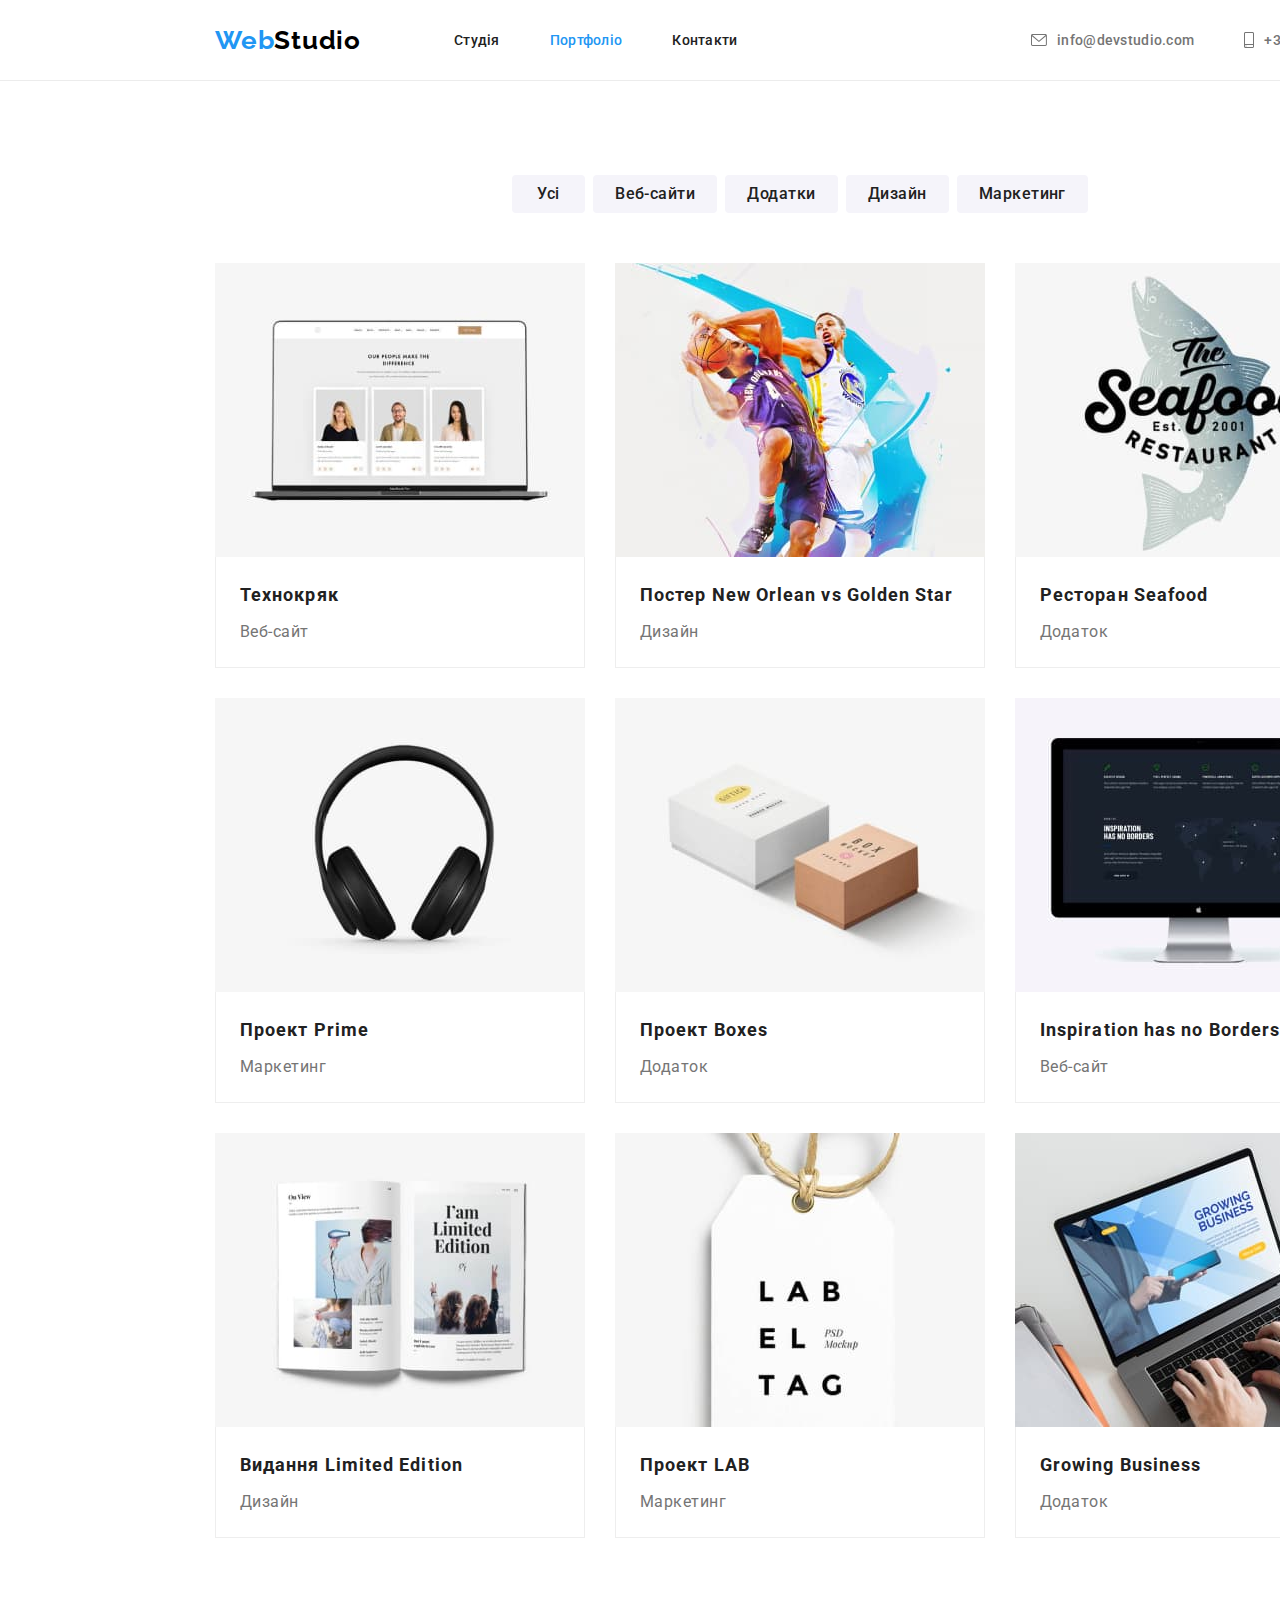
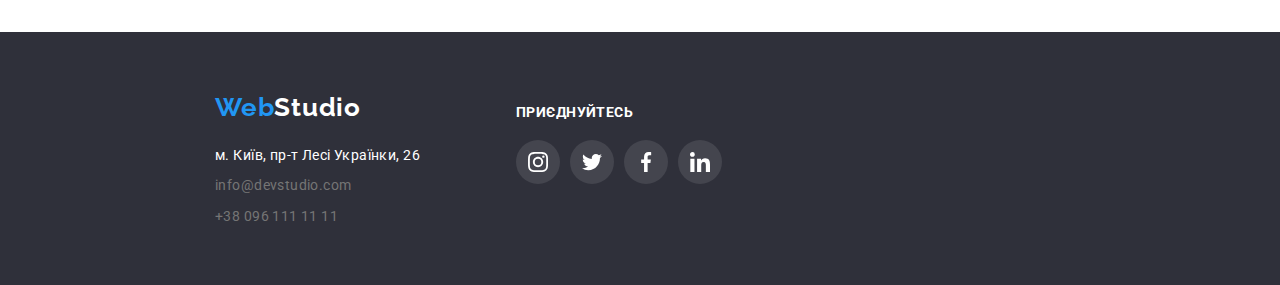
==== commit 21e26c89: "отформатированы стили" ====
--- a/portfolio.html
+++ b/portfolio.html
@@ -26,18 +26,22 @@
             >Web<span class="logo-part">Studio</span></a
           >
           <ul class="site-nav list">
-            <li><a href="./index.html" class="link link-nav">Студія</a></li>
-            <li>
+            <li class="nav-item">
+              <a href="./index.html" class="link link-nav">Студія</a>
+            </li>
+            <li class="nav-item">
               <a href="./portfolio.html" class="link current link-nav"
                 >Портфоліо</a
               >
             </li>
-            <li><a href="./" class="link link-nav">Контакти</a></li>
+            <li class="nav-item">
+              <a href="./" class="link link-nav">Контакти</a>
+            </li>
           </ul>
         </nav>
 
         <ul class="contacts-nav main-nav list">
-          <li>
+          <li class="nav-item">
             <a href="mailto:info@devstudio.com" class="link link-nav"
               ><svg class="icon-envelope" width="16" height="12">
                 <use
@@ -48,7 +52,7 @@
               >info@devstudio.com</a
             >
           </li>
-          <li>
+          <li class="nav-item">
             <a href="tel:+380961111111" class="link link-nav"
               ><svg class="icon-smartphone" width="10" height="16">
                 <use href="./img/icons.svg#icon-smartphone"></use>
@@ -65,27 +69,27 @@
         <div class="container works-container">
           <h1 class="buttons-title visually-hidden">Filter menu</h1>
           <ul class="button-list list">
-            <li>
+            <li class="button-item">
               <button type="button" class="button-primary first-button">
                 Усi
               </button>
             </li>
-            <li>
+            <li class="button-item">
               <button type="button" class="button-primary">Веб-сайти</button>
             </li>
-            <li>
+            <li class="button-item">
               <button type="button" class="button-primary">Додатки</button>
             </li>
-            <li>
+            <li class="button-item">
               <button type="button" class="button-primary">Дизайн</button>
             </li>
-            <li>
+            <li class="button-item">
               <button type="button" class="button-primary">Маркетинг</button>
             </li>
           </ul>
 
           <ul class="works-list list">
-            <li>
+            <li class="works-element">
               <a href="" class="work-link"
                 ><img
                   src="./img/img-11.jpg"
@@ -94,11 +98,11 @@
                 />
                 <div class="work-card">
                   <h2 class="works-title">Технокряк</h2>
-                  <p>Веб-сайт</p>
-                </div></a
-              >
-            </li>
-            <li>
+                  <p class="work-item">Веб-сайт</p>
+                </div></a
+              >
+            </li>
+            <li class="works-element">
               <a href="" class="work-link"
                 ><img
                   src="./img/img-12.jpg"
@@ -107,11 +111,11 @@
                 />
                 <div class="work-card">
                   <h2 class="works-title">Постер New Orlean vs Golden Star</h2>
-                  <p>Дизайн</p>
-                </div></a
-              >
-            </li>
-            <li>
+                  <p class="work-item">Дизайн</p>
+                </div></a
+              >
+            </li>
+            <li class="works-element">
               <a href="" class="work-link"
                 ><img
                   src="./img/img-13.jpg"
@@ -120,11 +124,11 @@
                 />
                 <div class="work-card">
                   <h2 class="works-title">Ресторан Seafood</h2>
-                  <p>Додаток</p>
-                </div></a
-              >
-            </li>
-            <li>
+                  <p class="work-item">Додаток</p>
+                </div></a
+              >
+            </li>
+            <li class="works-element">
               <a href="" class="work-link"
                 ><img
                   src="./img/img-14.jpg"
@@ -133,11 +137,11 @@
                 />
                 <div class="work-card">
                   <h2 class="works-title">Проект Prime</h2>
-                  <p>Маркетинг</p>
-                </div></a
-              >
-            </li>
-            <li>
+                  <p class="work-item">Маркетинг</p>
+                </div></a
+              >
+            </li>
+            <li class="works-element">
               <a href="" class="work-link"
                 ><img
                   src="./img/img-15.jpg"
@@ -146,11 +150,11 @@
                 />
                 <div class="work-card">
                   <h2 class="works-title">Проект Boxes</h2>
-                  <p>Додаток</p>
-                </div></a
-              >
-            </li>
-            <li>
+                  <p class="work-item">Додаток</p>
+                </div></a
+              >
+            </li>
+            <li class="works-element">
               <a href="" class="work-link"
                 ><img
                   src="./img/img-16.jpg"
@@ -161,11 +165,11 @@
                   <h2 lang="en" class="works-title">
                     Inspiration has no Borders
                   </h2>
-                  <p>Веб-сайт</p>
-                </div></a
-              >
-            </li>
-            <li>
+                  <p class="work-item">Веб-сайт</p>
+                </div></a
+              >
+            </li>
+            <li class="works-element">
               <a href="" class="work-link"
                 ><img
                   src="./img/img-17.jpg"
@@ -174,11 +178,11 @@
                 />
                 <div class="work-card">
                   <h2 class="works-title">Видання Limited Edition</h2>
-                  <p>Дизайн</p>
-                </div></a
-              >
-            </li>
-            <li>
+                  <p class="work-item">Дизайн</p>
+                </div></a
+              >
+            </li>
+            <li class="works-element">
               <a href="" class="work-link"
                 ><img
                   src="./img/img-18.jpg"
@@ -187,11 +191,11 @@
                 />
                 <div class="work-card">
                   <h2 class="works-title">Проект LAB</h2>
-                  <p>Маркетинг</p>
-                </div></a
-              >
-            </li>
-            <li>
+                  <p class="work-item">Маркетинг</p>
+                </div></a
+              >
+            </li>
+            <li class="works-element">
               <a href="" class="work-link"
                 ><img
                   src="./img/img-19.jpg"
@@ -200,7 +204,7 @@
                 />
                 <div class="work-card">
                   <h2 lang="en" class="works-title">Growing Business</h2>
-                  <p>Додаток</p>
+                  <p class="work-item">Додаток</p>
                 </div></a
               >
             </li>
@@ -218,7 +222,7 @@
 
             <address class="address">
               <ul class="list address-list">
-                <li>
+                <li class="address-item">
                   <a
                     href="https://goo.gl/maps/CPtrU1FHBa2aNyZL9"
                     target="_blank"
@@ -228,7 +232,7 @@
                   >
                 </li>
 
-                <li>
+                <li class="address-item">
                   <a
                     href="mailto:info@devstudio.com"
                     class="contacts address-link link"
@@ -236,7 +240,7 @@
                   >
                 </li>
 
-                <li>
+                <li class="address-item">
                   <a href="tel:+380961111111" class="contacts address-link link"
                     >+38 096 111 11 11</a
                   >
--- a/css/styles.css
+++ b/css/styles.css
@@ -108,13 +108,11 @@
   letter-spacing: 0.02em;
 }
 
-.site-nav > li,
-.contacts-nav > li {
+.nav-item {
   margin-right: 50px;
 }
 
-.site-nav > li:last-child,
-.contacts-nav > li:last-child {
+.nav-item:last-child {
   margin-right: 0;
 }
 
@@ -255,7 +253,7 @@
   width: 270px;
 }
 
-.features p {
+.features-text {
   color: var(--text-color);
   margin: 0;
   font-size: 14px;
@@ -357,11 +355,11 @@
   margin-bottom: 0;
 }
 
-.address-list li {
+.address-item {
   margin-bottom: 9px;
 }
 
-.address-list > li:last-child {
+.address-item:last-child {
   margin-bottom: 0;
 }
 
@@ -410,11 +408,11 @@
   justify-content: center;
 }
 
-.button-list > li {
+.button-item {
   margin-right: 8px;
 }
 
-.button-list > li:last-child {
+.button-item:last-child {
   margin-right: 0;
 }
 
@@ -463,13 +461,13 @@
   gap: 30px;
 }
 
-.works-list > li {
+.works-element {
   width: 370px;
   box-sizing: border-box;
   background: #ffffff;
 }
 
-.works-list > li:nth-child(n + 7) {
+.works-element:nth-child(n + 7) {
   margin-bottom: 0;
 }
 
@@ -491,7 +489,7 @@
   margin-bottom: 4px;
 }
 
-.works-list p {
+.work-item {
   color: var(--text-color);
   font-size: 16px;
   line-height: calc(30 / 16);
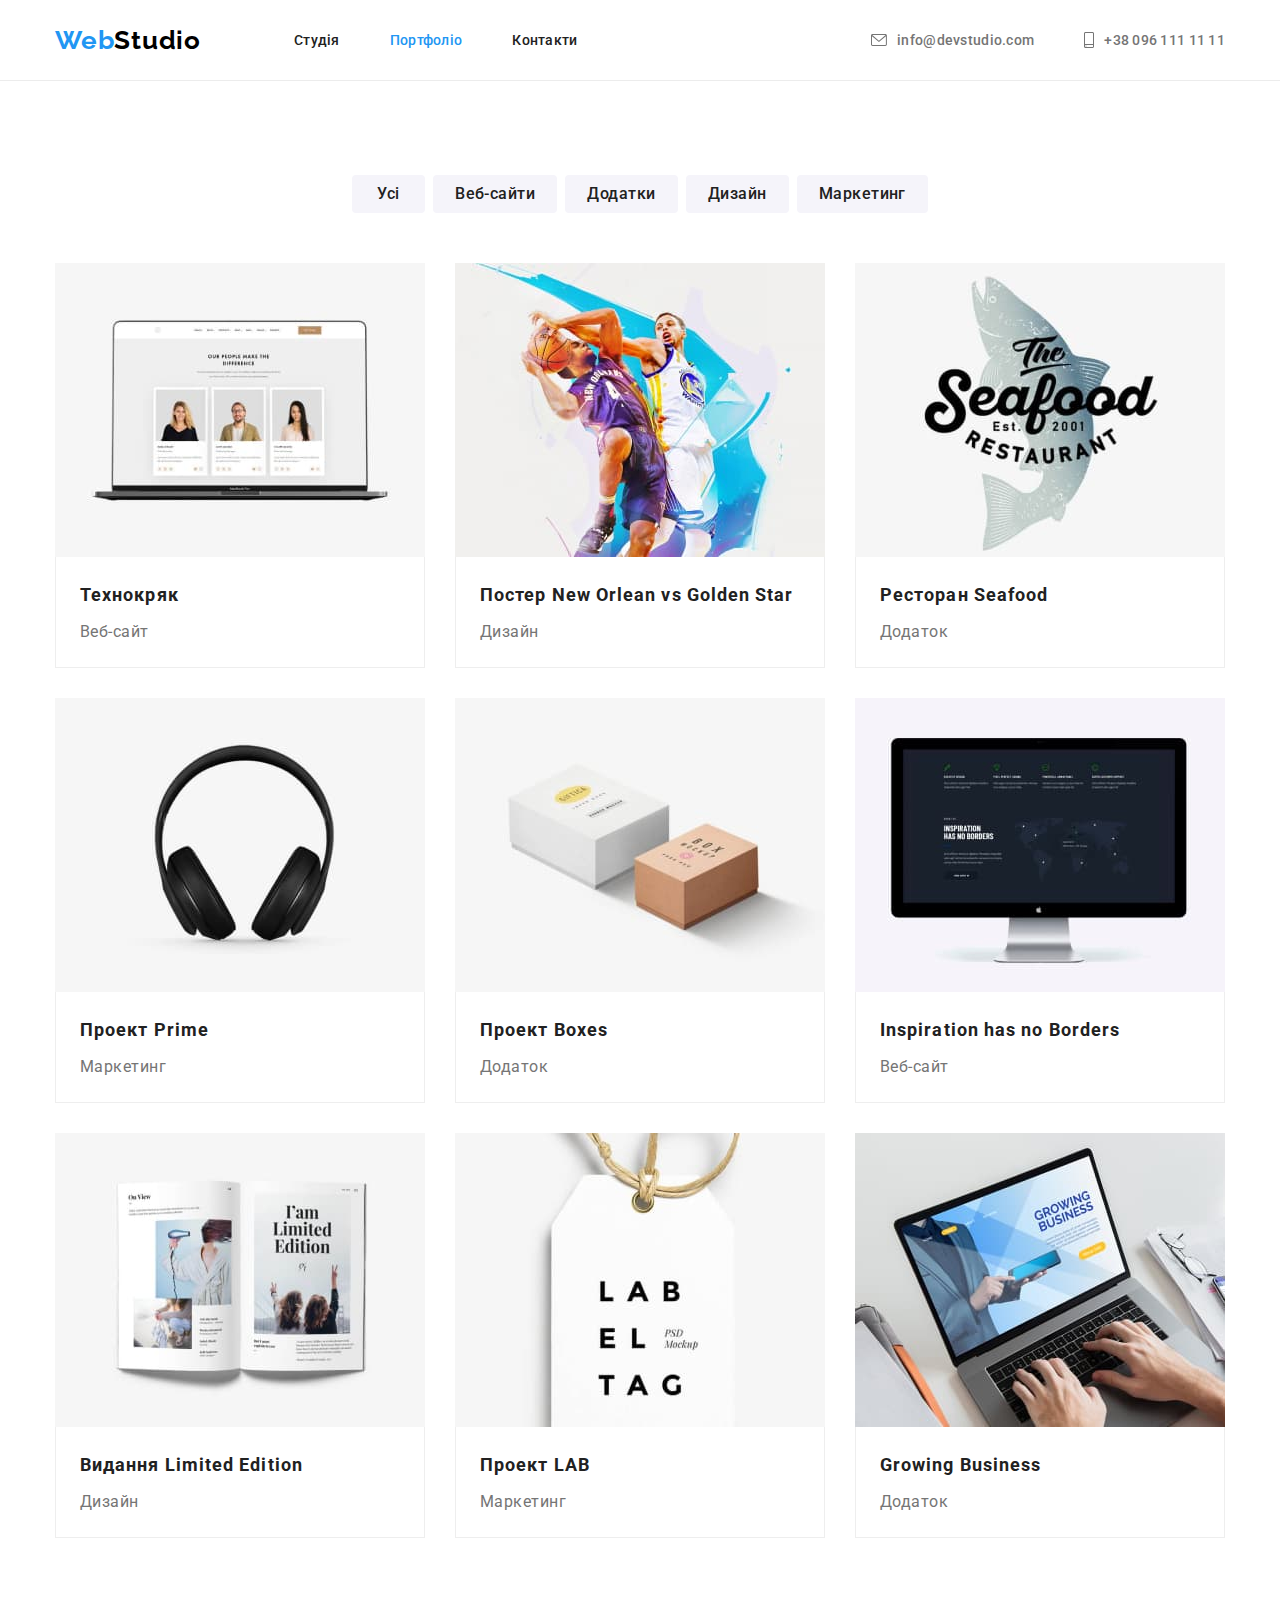
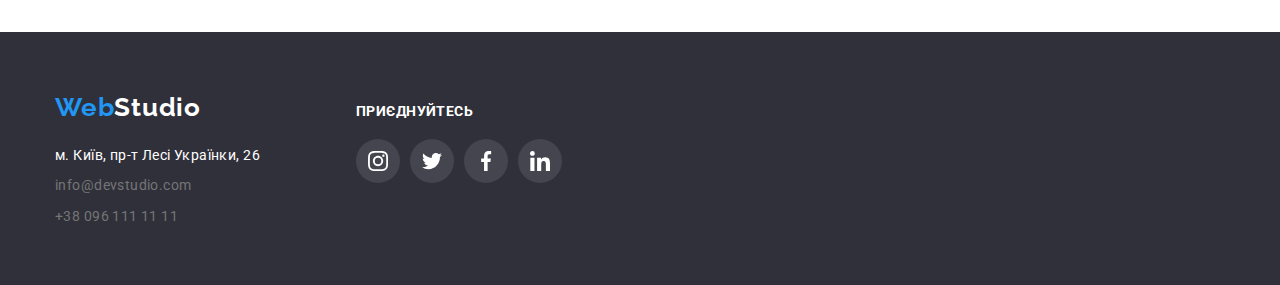
==== commit e13b6df8: "откорректировано по рекомендациям ментора" ====
--- a/portfolio.html
+++ b/portfolio.html
@@ -250,7 +250,7 @@
           </div>
 
           <div class="social-footer">
-            <h2 class="ftr-icons-title">Приєднуйтесь</h2>
+            <p class="ftr-icons-title">Приєднуйтесь</p>
             <ul class="list icons-ftr">
               <li>
                 <a href="" class="link-footer">
--- a/css/styles.css
+++ b/css/styles.css
@@ -28,7 +28,6 @@
   color: var(--primary-text-color);
   font-family: "Roboto", sans-serif;
   margin: 0;
-  width: 1600px;
 }
 
 img {
@@ -151,24 +150,19 @@
 
 /* Hero */
 
-.overlay-hero {
+.hero {
+  text-align: center;
+  max-width: 1600px;
   height: 600px;
-  max-width: 1600px;
-
+  padding-top: 200px;
+  padding-bottom: 200px;
   background-image: linear-gradient(
       rgba(47, 48, 58, 0.4),
       rgba(47, 48, 58, 0.4)
     ),
     url(../img/bgr.jpg);
   background-color: var(--background-color);
-}
-
-.hero {
-  text-align: center;
-  width: 1600px;
-  height: 600px;
-  padding-top: 200px;
-  padding-bottom: 200px;
+  background-position: center;
 }
 
 .hero-title {
@@ -329,6 +323,7 @@
 
 .position-footer {
   display: flex;
+  align-items: baseline;
   gap: 70px;
 }
 
@@ -464,7 +459,7 @@
 .works-element {
   width: 370px;
   box-sizing: border-box;
-  background: #ffffff;
+  background: var(--body-bgr-color);
 }
 
 .works-element:nth-child(n + 7) {
@@ -533,9 +528,13 @@
 /* Icons Feature */
 
 .icon-feature {
-  padding: 25px 100px;
+  width: 270px;
+  height: 120px;
+  display: flex;
+  justify-content: center;
+  align-items: center;
   margin-bottom: 30px;
-  background-color: #f5f4fa;
+  background-color: var(--team-bgr-color);
   border-radius: 4px;
 }
 
@@ -600,7 +599,6 @@
   color: var(--hero-text-color);
   margin: 0;
   margin-bottom: 20px;
-  padding-top: 12px;
 }
 
 .icons-ftr {
